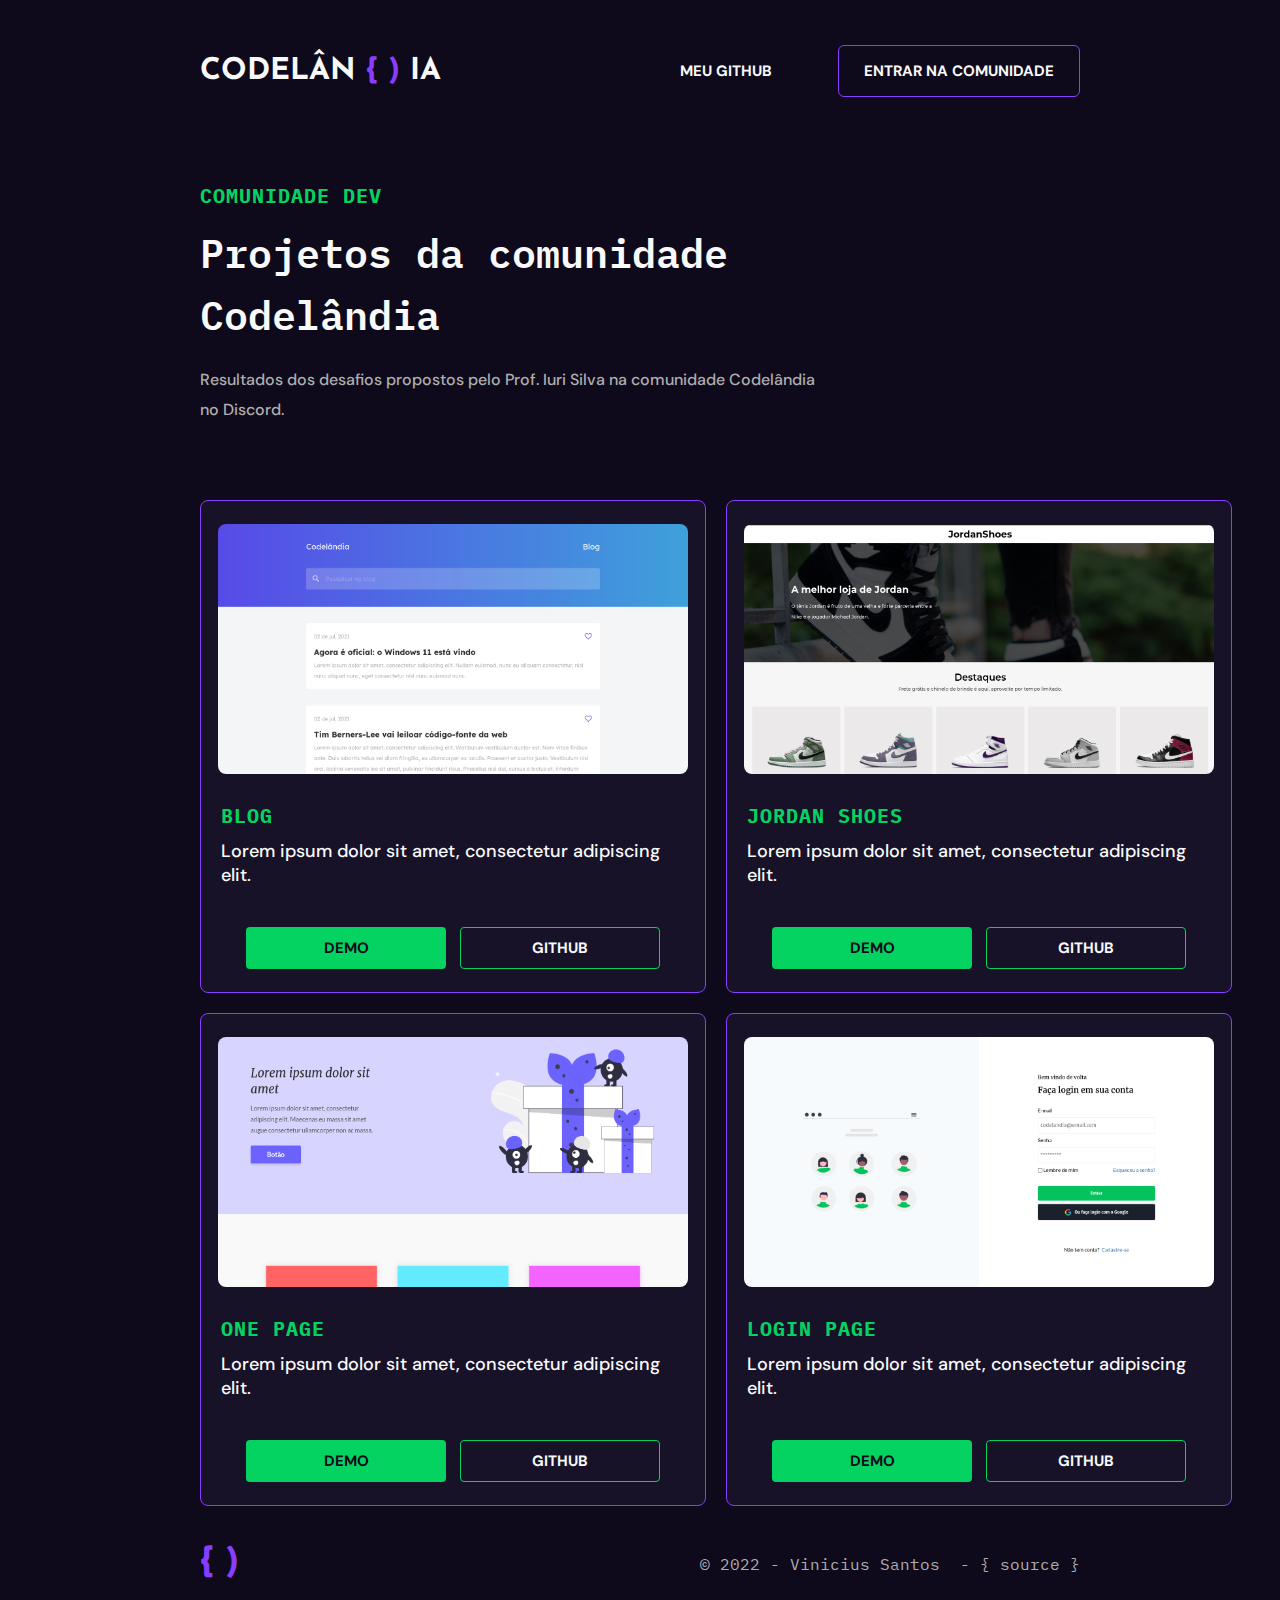
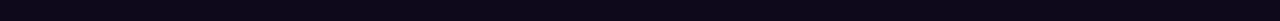
==== index.html @ d154f5a8 "Realização do Desafio 22 e atualização do README.md" ====
<!DOCTYPE html>
<html lang="en">
  <head>
    <meta charset="UTF-8" />
    <meta http-equiv="X-UA-Compatible" content="IE=edge" />
    <meta name="viewport" content="width=device-width, initial-scale=1.0" />
    <link rel="stylesheet" href="assets/style.css" />
    <title>Codelândia</title>
  </head>
  <body>
    <header>
      <a href="/" class="logo"> codelân <span>{ )</span> ia </a>

      <div>
        <a
          href="https://github.com/santos-vinicius"
          class="header-link"
          target="_blank"
          >meu github</a
        >
        <a
          href="https://discord.com/invite/QevDJqCzaY"
          class="header-link-discord"
          target="_blank"
          >entrar na comunidade</a
        >
      </div>
    </header>
    <main>
      <section class="banner-container">
        <h3>comunidade dev</h3>
        <h1 class="banner-title">Projetos da comunidade Codelândia</h1>
        <p class="banner-description">
          Resultados dos desafios propostos pelo Prof. Iuri Silva na comunidade Codelândia no Discord.
        </p>
      </section>

      <div class="projects-container">
        <div class="card">
          <a href="./desafios/desafio_01/index.html" target="_blank">
            <img src="assets/images/desafio_01.png" alt="" class="card-img" />
          </a>
          <div class="card-content">
            <h3 class="card-title">Blog</h3>
            <pc class="card-description">Lorem ipsum dolor sit amet, consectetur adipiscing elit.</p>
          </div>
          <div>
          <button class="demo-btn"> 
            <a href="./desafios/desafio_02/index.html" target="_blank">
              Demo
            </a>
          </button>
          <button class="github-btn"> 
            <a href="https://github.com/santos-vinicius/codelandia/tree/main/desafios/desafio_02" target="_blank">
              Github
            </a>
          </div>
        </div>
        
        <div class="card">
          <a href="./desafios/desafio_02/index.html" target="_blank">
            <img src="assets/images/desafio_02.png" alt="" class="card-img" />
          </a>
          <div class="card-content">
            <h3 class="card-title">Jordan Shoes</h3>
            <pc class="card-description">Lorem ipsum dolor sit amet, consectetur adipiscing elit.</p>
          </div>
          <div>
          <button class="demo-btn">  
            <a href="./desafios/desafio_02/index.html" target="_blank">
              Demo
            </a>
          </button>
          <button class="github-btn"> 
            <a href="https://github.com/santos-vinicius/codelandia/tree/main/desafios/desafio_02" target="_blank">
              Github
            </a>
          </div>
        </div>

        <div class="card">
          <a href="./desafios/desafio_03/index.html" target="_blank">
            <img src="assets/images/desafio_03.png" alt="" class="card-img" />
          </a>
          <div class="card-content">
            <h3 class="card-title">One Page</h3>
            <pc class="card-description">Lorem ipsum dolor sit amet, consectetur adipiscing elit.</p>
          </div>
          <div>
            <button class="demo-btn">
              <a href="./desafios/desafio_03/index.html" target="_blank">
                Demo
              </a>
            </button>
            <button class="github-btn"> 
              <a href="https://github.com/santos-vinicius/codelandia/tree/main/desafios/desafio_03" target="_blank">
                Github
              </a>
          </button>
          </div>
        </div>

        <div class="card">
          <a href="./desafios/desafio_04/index.html" target="_blank">
            <img src="assets/images/desafio_04.png" alt="" class="card-img" />
          </a>
          <div class="card-content">
            <h3 class="card-title">Login Page</h3>
            <p class="card-description">Lorem ipsum dolor sit amet, consectetur adipiscing elit.</p>
          </div>
          <div>
            <button class="demo-btn">
              <a href="./desafios/desafio_04/index.html" target="_blank">
                Demo
              </a>
            </button>
            <button class="github-btn"> 
              <a href="https://github.com/santos-vinicius/codelandia/tree/main/desafios/desafio_04" target="_blank">
                Github
              </a>
          </button>
          </div>
        </div>
      </div>
    </main>

    <footer>
      <a href="/" class="footer-logo">{ )</a>
      <div class="footer-content">
        <p>© 2022 - Vinicius Santos &nbsp</p>
        <a href="https://github.com/santos-vinicius/codelandia" target="_blank">- { source }</a>
      </div>
    </footer>

  </body>
</html>
---- assets/style.css ----
@import url('https://fonts.googleapis.com/css2?family=DM+Sans:wght@500;700&family=IBM+Plex+Mono:wght@400;500;600;700&family=Josefin+Sans:wght@700&display=swap');

/*
    font-family: 'DM Sans', sans-serif;

    font-family: 'IBM Plex Mono', monospace;

    font-family: 'Josefin Sans', sans-serif;
*/

/* Colors */
:root {
  --purple: #873eff;
  --green: #04d361;
  --dark: #0e091b;
  --dark200: #171228;
  --gray: #aeaeae;
  --light: #f9f9f9;
}

/* Reset HTML */
* {
  margin: 0;
  padding: 0;
  box-sizing: border-box;
}

/* -------------------------- */

html {
  scroll-behavior: smooth;
}

body {
  background-color: var(--dark);
  color: var(--light);
  padding: 40px 200px;
}

a {
  text-decoration: none;
}

header {
  display: flex;
  flex-direction: row;
  justify-content: space-between;
  align-items: center;
  height: 62px;
  margin-bottom: 80px;
}

.logo {
  font-family: 'Josefin Sans', sans-serif;
  font-weight: 700;
  font-size: 30px;
  text-transform: uppercase;
  color: var(--light);
}

.logo span {
  color: var(--purple);
}

.header-link,
.header-link-discord {
  font-family: 'DM Sans', sans-serif;
  font-weight: 700;
  font-size: 15px;
  text-transform: uppercase;
  color: var(--light);
}

.header-link {
  padding-right: 62px;
}

.header-link:hover {
  color: var(--purple);
}

.header-link-discord {
  border: 1px solid var(--purple);
  border-radius: 6px;
  padding: 15px 25px;
}

.header-link-discord:hover {
  background: var(--purple);
  color: var(--light);
}

.banner-container {
  display: flex;
  flex-direction: column;
  max-width: 810px;
  width: 70%;
}

.banner-container > h3 {
  font-family: 'IBM Plex Mono', monospace;
  text-transform: uppercase;
  font-weight: 700;
  font-size: 20px;
  letter-spacing: 0.05em;
  color: var(--green);
  margin-bottom: 12px;
}

.banner-title {
  font-family: 'IBM Plex Mono', monospace;
  font-weight: 600;
  font-size: 40px;
  color: var(--light);
  margin-bottom: 20px;
}

.banner-description {
  color: var(--gray);
  font-family: 'DM Sans', sans-serif;
  font-size: 16px;
  font-weight: 500;
  line-height: 30px;
  margin-bottom: 75px;
}

.projects-container {
  display: grid;
  justify-items: center;
  align-items: center;
  grid-template-columns: 1fr 1fr;
  grid-template-rows: auto;
  grid-gap: 20px;
  max-width: 1040px;
}

.card {
  display: flex;
  align-items: center;
  justify-content: center;
  flex-direction: column;
  max-width: 506px;
  width: 100%;
  padding: 23px 20px;
  background: var(--dark200);
  border: 1px solid var(--purple);
  border-radius: 8px;
}

.card-img {
  width: 470px;
  height: 250px;
  background: #0e091b;
  border-radius: 8px;
  margin-bottom: 24px;
}

.card-content {
  display: flex;
  flex-direction: column;
  justify-content: flex-start;
  margin-bottom: 30px;
}

.card-title {
  font-family: 'IBM Plex Mono', monospace;
  font-weight: 700;
  font-size: 20px;
  text-transform: uppercase;
  color: var(--green);
  margin-bottom: 10px;
  letter-spacing: 0.05em;
}

.card-description {
  font-family: 'DM Sans', sans-serif;
  font-weight: 500;
  font-size: 18px;
  margin-bottom: 10px;
}

.demo-btn,
.github-btn {
  outline: none;
  border: none;
  border-radius: 4px;
  width: 200px;
  height: 42px;
  font-family: 'DM Sans', sans-serif;
  font-weight: 700;
  font-size: 15px;
  text-transform: uppercase;
  cursor: pointer;
}

.demo-btn,
.demo-btn > a {
  color: var(--dark);
  background-color: var(--green);
}

.github-btn,
.github-btn > a {
  background-color: var(--dark200);
  color: var(--light);
}

.github-btn {
  border: 1px solid var(--green);
  border-radius: 4px;
  margin-left: 10px;
}

footer {
  display: flex;
  justify-content: space-between;
  align-items: center;
  font-family: 'IBM Plex Mono';
  margin: 40px 0 0;
}

.footer-logo {
  font-family: 'Josefin Sans', sans-serif;
  font-weight: 700;
  font-size: 35px;
  text-transform: uppercase;
  color: var(--purple);
}

.footer-content {
  display: flex;
  flex-direction: row;
  justify-content: space-between;
  color: var(--gray);
}

.footer-content > a {
  color: var(--gray);
}

.footer-content > a:hover {
  color: var(--purple);
}

/* --- Responsive --- */

/* Reposividade */
/* Tablet */
@media screen and (min-width: 768px) and (max-width: 1023px) {
  body {
    padding: 24px 30px;
  }

  .logo {
    font-size: 27px;
  }

  .header-link-discord {
    padding: 10px 10px;
  }

  .banner-container {
    width: 100%;
  }

  .projects-container {
    display: flex;
    flex-direction: column;
    flex-wrap: wrap;
    justify-items: center;
    align-items: center;
    margin-left: auto;
    margin-right: auto;
  }

  .card {
    width: 470px;
  }

  .card-img {
    width: 430px;
  }
}

/* Smartphone */
@media screen and (max-width: 767px) {
  body {
    padding: 24px 30px;
  }

  header {
    flex-direction: column;
  }

  .logo {
    font-size: 30px;
    margin-bottom: 48px;
  }

  .header-link {
    display: none;
  }

  .banner-container {
    width: 312px;
  }

  .banner-container > h3 {
    font-size: 14px;
  }

  .banner-title {
    font-size: 24px;
  }

  .banner-description {
    font-size: 16px;
  }

  .projects-container {
    display: grid;
    justify-items: center;
    align-items: center;
    grid-template-columns: 1fr;
    grid-auto-flow: row;
    width: 312px;
  }

  .card {
    width: 312px;
  }

  .card-img {
    width: 255px;
    height: 222px;
  }

  .demo-btn,
  .github-btn {
    display: flex;
    align-items: center;
    justify-content: center;
    flex-direction: row;
    width: 200px;
    margin-bottom: 10px;
    margin-left: 0;
  }

  footer {
    flex-direction: column;
  }

  .footer-logo {
    font-size: 30px;
    margin-bottom: 20px;
  }

  .footer-content {
    font-size: 12px;
  }
}
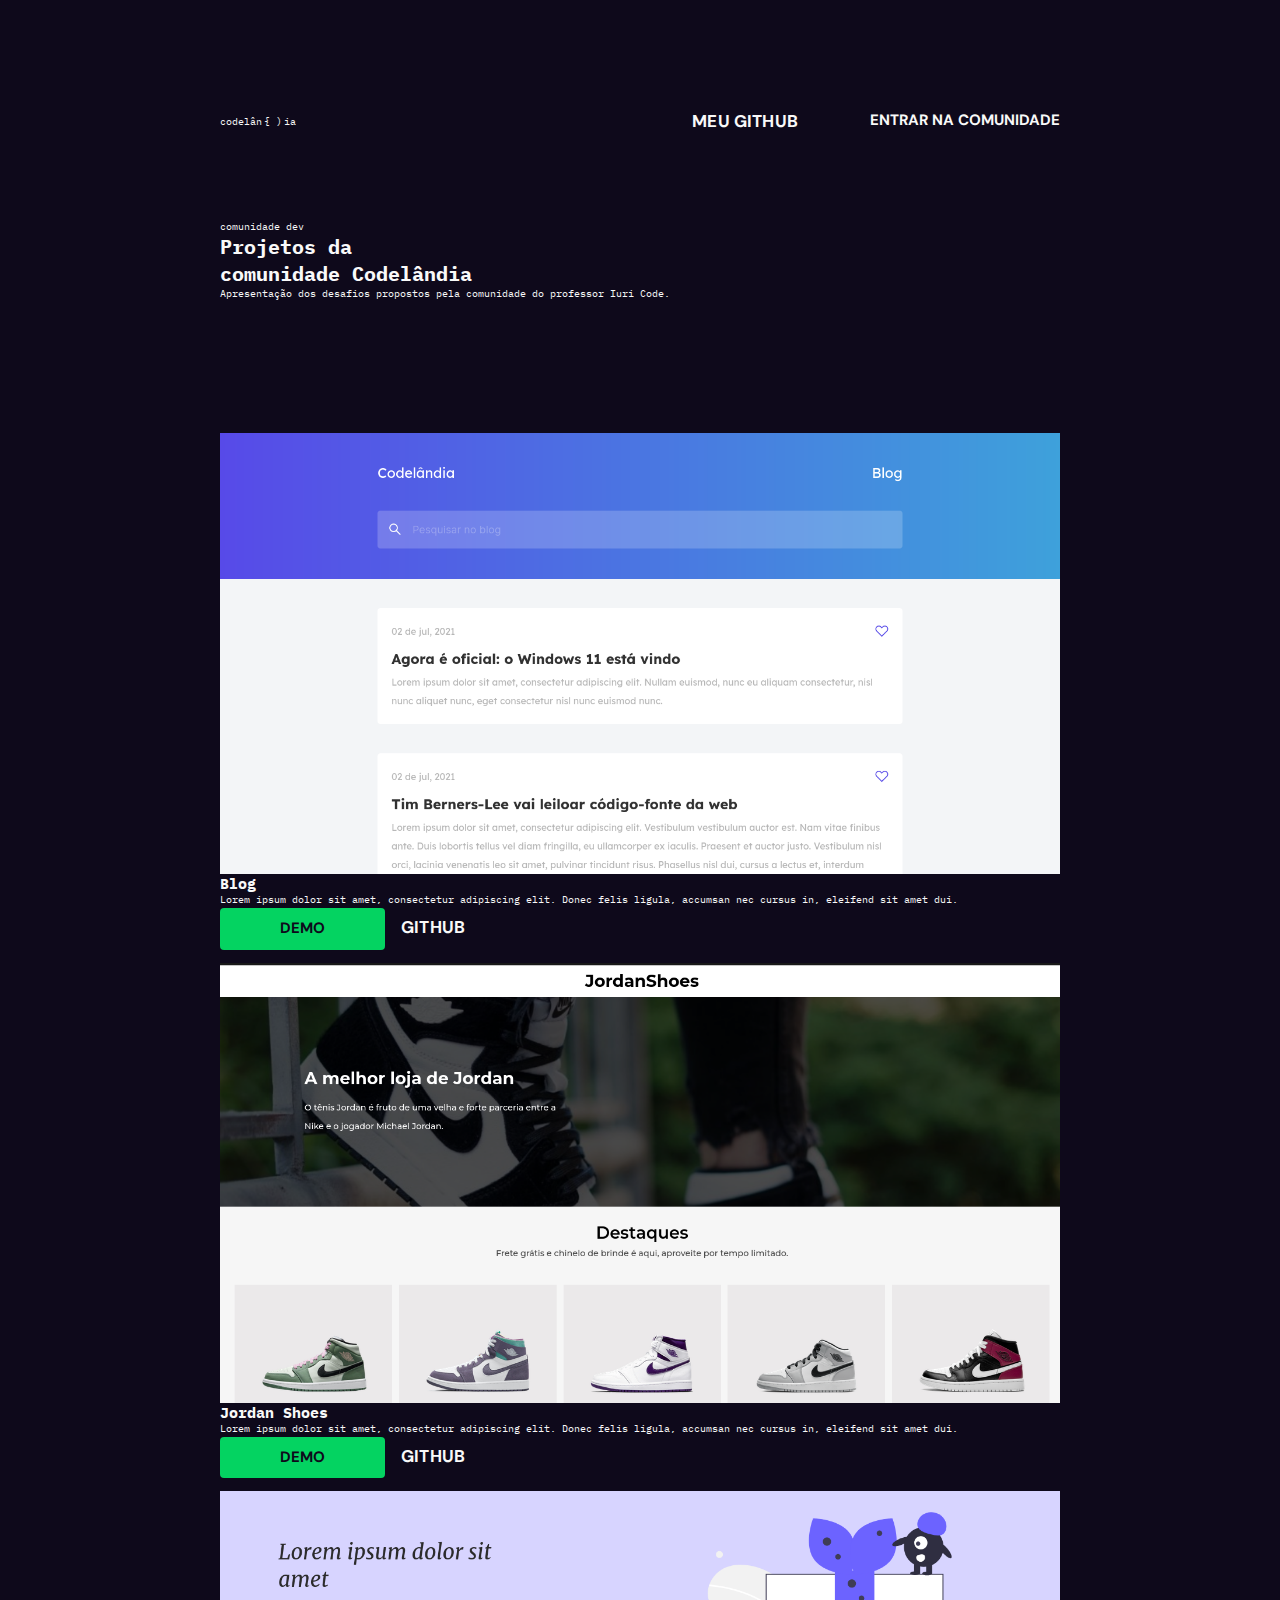
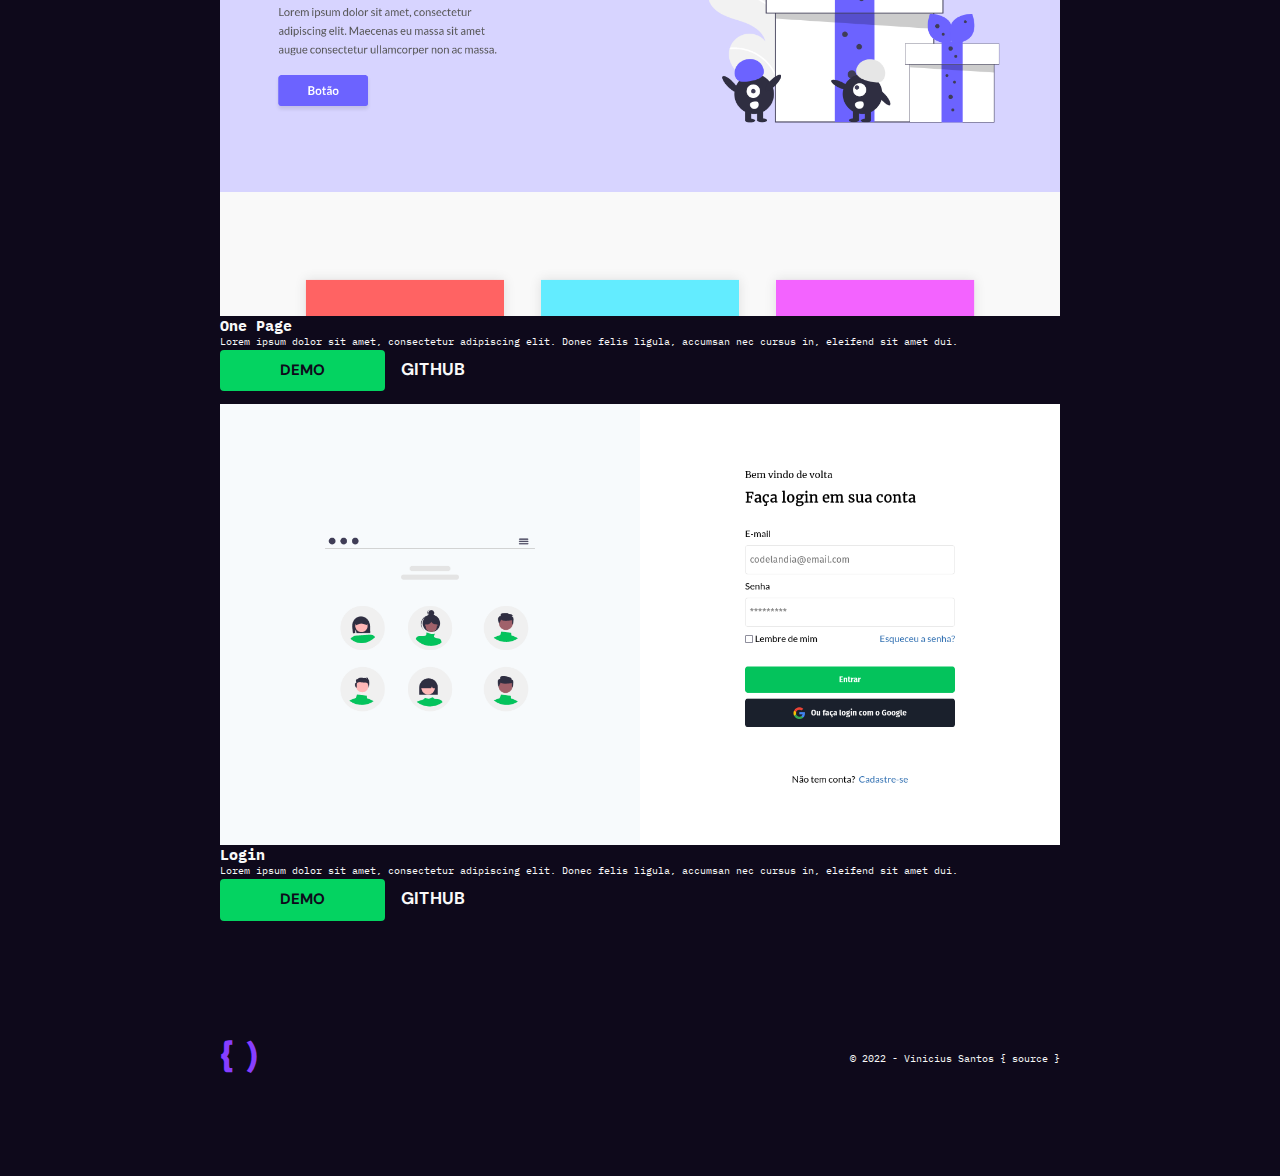
==== commit 4d61f484: "fix: refatoração do desafio 22" ====
--- a/index.html
+++ b/index.html
@@ -3,135 +3,164 @@
   <head>
     <meta charset="UTF-8" />
     <meta http-equiv="X-UA-Compatible" content="IE=edge" />
-    <meta name="viewport" content="width=device-width, initial-scale=1.0" />
+    <meta name="viewport" content="width=Ci, initial-scale=1.0" />
+    <link rel="stylesheet" href="assets/reset.css" />
     <link rel="stylesheet" href="assets/style.css" />
+    <link rel="stylesheet" href="assets/style.min.css" />
     <title>Codelândia</title>
   </head>
   <body>
-    <header>
-      <a href="/" class="logo"> codelân <span>{ )</span> ia </a>
+    <header class="header container">
+      <a href="/" class="header-logo">
+        codelân&thinsp;<span>{ )</span>&thinsp;ia</a
+      >
+      <nav>
+        <ul class="header-menu">
+          <li>
+            <a
+              href="https://github.com/santos-vinicius/codelandia/"
+              target="_blank"
+              class="btn btn-github"
+              >meu github</a
+            >
+          </li>
+          <li>
+            <a
+              href="https://discord.gg/wNCWTVuxyz"
+              target="_blank"
+              class="btn btn-discord"
+            >
+              entrar na comunidade
+            </a>
+          </li>
+        </ul>
+      </nav>
+    </header>
 
-      <div>
-        <a
-          href="https://github.com/santos-vinicius"
-          class="header-link"
-          target="_blank"
-          >meu github</a
-        >
-        <a
-          href="https://discord.com/invite/QevDJqCzaY"
-          class="header-link-discord"
-          target="_blank"
-          >entrar na comunidade</a
+    <section class="intro container">
+      <span>comunidade dev</span>
+      <h1>Projetos da <br />comunidade Codelândia</h1>
+      <p>
+        Apresentação dos desafios propostos pela comunidade do professor Iuri
+        Code.
+      </p>
+    </section>
+
+    <article class="projects container">
+      <div class="project">
+        <div class="project-image">
+          <a href="./desafios/desafio_01/index.html" target="_blank"></a>
+          <img src="assets/images/desafio_01.png" alt="Blog" />
+        </div>
+        <h2>Blog</h2>
+        <p>
+          Lorem ipsum dolor sit amet, consectetur adipiscing elit. Donec felis
+          ligula, accumsan nec cursus in, eleifend sit amet dui.
+        </p>
+        <div class="project-links">
+          <a
+            href="./desafios/desafio_01/index.html"
+            class="btn btn-demo"
+            target="_blank"
+            >demo</a
+          >
+          <a
+            href="https://github.com/santos-vinicius/codelandia/tree/main/desafios/desafio_01"
+            class="btn btn-github"
+            target="_blank"
+            >github</a
+          >
+        </div>
+      </div>
+      <div class="project">
+        <div class="project-image">
+          <a href="./desafios/desafio_02/index.html" target="_blank"></a>
+          <img src="assets/images/desafio_02.png" alt="Shordan Shoes" />
+        </div>
+        <h2>Jordan Shoes</h2>
+        <p>
+          Lorem ipsum dolor sit amet, consectetur adipiscing elit. Donec felis
+          ligula, accumsan nec cursus in, eleifend sit amet dui.
+        </p>
+        <div class="project-links">
+          <a
+            href="./desafios/desafio_02/index.html"
+            target="_blank"
+            class="btn btn-demo"
+            >demo</a
+          >
+          <a
+            href="https://github.com/santos-vinicius/codelandia/tree/main/desafios/desafio_02"
+            target="_blank"
+            class="btn btn-github"
+            >github</a
+          >
+        </div>
+      </div>
+      <div class="project">
+        <div class="project-image">
+          <a href="./desafios/desafio_03/index.html" target="_blank"></a>
+          <img src="assets/images/desafio_03.png" alt="One Page" />
+        </div>
+        <h2>One Page</h2>
+        <p>
+          Lorem ipsum dolor sit amet, consectetur adipiscing elit. Donec felis
+          ligula, accumsan nec cursus in, eleifend sit amet dui.
+        </p>
+        <div class="project-links">
+          <a
+            href="./desafios/desafio_03/index.html"
+            target="_blank"
+            class="btn btn-demo"
+            >demo</a
+          >
+          <a
+            href="https://github.com/santos-vinicius/codelandia/tree/main/desafios/desafio_03"
+            target="_blank"
+            class="btn btn-github"
+            >github</a
+          >
+        </div>
+      </div>
+      <div class="project">
+        <div class="project-image">
+          <a href="./desafios/desafio_04/index.html" target="_blank"></a>
+          <img src="assets/images/desafio_04.png" alt="Login" />
+        </div>
+        <h2>Login</h2>
+        <p>
+          Lorem ipsum dolor sit amet, consectetur adipiscing elit. Donec felis
+          ligula, accumsan nec cursus in, eleifend sit amet dui.
+        </p>
+        <div class="project-links">
+          <a
+            href="./desafios/desafio_04/index.html"
+            target="_blank"
+            class="btn btn-demo"
+            >demo</a
+          >
+          <a
+            href="https://github.com/santos-vinicius/codelandia/tree/main/desafios/desafio_04"
+            target="_blank"
+            class="btn btn-github"
+            >github</a
+          >
+        </div>
+      </div>
+    </article>
+
+    <footer class="footer container">
+      <a href="/" class="footer-logo">{ )</a>
+      <div class="footer-credit">
+        <span>&#169; 2022 - Vinicius Santos</span>
+        <span
+          ><a
+            href="https://github.com/santos-vinicius/codelandia"
+            target="_blank"
+            >{ source }</a
+          ></span
         >
       </div>
-    </header>
-    <main>
-      <section class="banner-container">
-        <h3>comunidade dev</h3>
-        <h1 class="banner-title">Projetos da comunidade Codelândia</h1>
-        <p class="banner-description">
-          Resultados dos desafios propostos pelo Prof. Iuri Silva na comunidade Codelândia no Discord.
-        </p>
-      </section>
-
-      <div class="projects-container">
-        <div class="card">
-          <a href="./desafios/desafio_01/index.html" target="_blank">
-            <img src="assets/images/desafio_01.png" alt="" class="card-img" />
-          </a>
-          <div class="card-content">
-            <h3 class="card-title">Blog</h3>
-            <pc class="card-description">Lorem ipsum dolor sit amet, consectetur adipiscing elit.</p>
-          </div>
-          <div>
-          <button class="demo-btn"> 
-            <a href="./desafios/desafio_02/index.html" target="_blank">
-              Demo
-            </a>
-          </button>
-          <button class="github-btn"> 
-            <a href="https://github.com/santos-vinicius/codelandia/tree/main/desafios/desafio_02" target="_blank">
-              Github
-            </a>
-          </div>
-        </div>
-        
-        <div class="card">
-          <a href="./desafios/desafio_02/index.html" target="_blank">
-            <img src="assets/images/desafio_02.png" alt="" class="card-img" />
-          </a>
-          <div class="card-content">
-            <h3 class="card-title">Jordan Shoes</h3>
-            <pc class="card-description">Lorem ipsum dolor sit amet, consectetur adipiscing elit.</p>
-          </div>
-          <div>
-          <button class="demo-btn">  
-            <a href="./desafios/desafio_02/index.html" target="_blank">
-              Demo
-            </a>
-          </button>
-          <button class="github-btn"> 
-            <a href="https://github.com/santos-vinicius/codelandia/tree/main/desafios/desafio_02" target="_blank">
-              Github
-            </a>
-          </div>
-        </div>
-
-        <div class="card">
-          <a href="./desafios/desafio_03/index.html" target="_blank">
-            <img src="assets/images/desafio_03.png" alt="" class="card-img" />
-          </a>
-          <div class="card-content">
-            <h3 class="card-title">One Page</h3>
-            <pc class="card-description">Lorem ipsum dolor sit amet, consectetur adipiscing elit.</p>
-          </div>
-          <div>
-            <button class="demo-btn">
-              <a href="./desafios/desafio_03/index.html" target="_blank">
-                Demo
-              </a>
-            </button>
-            <button class="github-btn"> 
-              <a href="https://github.com/santos-vinicius/codelandia/tree/main/desafios/desafio_03" target="_blank">
-                Github
-              </a>
-          </button>
-          </div>
-        </div>
-
-        <div class="card">
-          <a href="./desafios/desafio_04/index.html" target="_blank">
-            <img src="assets/images/desafio_04.png" alt="" class="card-img" />
-          </a>
-          <div class="card-content">
-            <h3 class="card-title">Login Page</h3>
-            <p class="card-description">Lorem ipsum dolor sit amet, consectetur adipiscing elit.</p>
-          </div>
-          <div>
-            <button class="demo-btn">
-              <a href="./desafios/desafio_04/index.html" target="_blank">
-                Demo
-              </a>
-            </button>
-            <button class="github-btn"> 
-              <a href="https://github.com/santos-vinicius/codelandia/tree/main/desafios/desafio_04" target="_blank">
-                Github
-              </a>
-          </button>
-          </div>
-        </div>
-      </div>
-    </main>
-
-    <footer>
-      <a href="/" class="footer-logo">{ )</a>
-      <div class="footer-content">
-        <p>© 2022 - Vinicius Santos &nbsp</p>
-        <a href="https://github.com/santos-vinicius/codelandia" target="_blank">- { source }</a>
-      </div>
     </footer>
-
   </body>
 </html>
-
--- a/assets/style.css
+++ b/assets/style.css
@@ -283,7 +283,7 @@
 }
 
 /* Smartphone */
-@media screen and (max-width: 767px) {
+@media screen and (min-width: 480px) and (max-width: 768px) {
   body {
     padding: 24px 30px;
   }
@@ -327,11 +327,11 @@
   }
 
   .card {
-    width: 312px;
+    width: 420px;
   }
 
   .card-img {
-    width: 255px;
+    width: 380px;
     height: 222px;
   }
 
@@ -359,3 +359,14 @@
     font-size: 12px;
   }
 }
+
+@media screen and (max-width: 360px) {
+  .card {
+    width: 310px;
+  }
+
+  .card-img {
+    width: 280px;
+    height: 220px;
+  }
+}
--- a/assets/style.min.css
+++ b/assets/style.min.css
@@ -0,0 +1,289 @@
+* {
+  box-sizing: border-box;
+}
+html {
+  scroll-behavior: smooth;
+  font-size: 62.5%;
+}
+body {
+  margin: 0;
+  min-height: 100vh;
+  box-sizing: border-box;
+}
+blockquote,
+dd,
+h1,
+h2,
+h3,
+h4,
+h5,
+h6,
+p {
+  margin: 0;
+}
+ol,
+ul {
+  list-style: none;
+  margin: 0;
+  padding: 0;
+}
+a {
+  color: inherit;
+  display: inline-block;
+  text-decoration: none;
+}
+span {
+  display: inline-block;
+}
+img {
+  max-width: 100%;
+  height: auto;
+  display: block;
+}
+button,
+input {
+  border: 0;
+}
+button:focus,
+input:focus {
+  border: 0;
+}
+:root {
+  --purple: #873eff;
+  --green: #04d361;
+  --dark: #0e091b;
+  --dark-200: #171228;
+  --gray: #aeaeae;
+  --light: #f9f9f9;
+}
+.cor-purple {
+  color: var(--cor-purple);
+}
+.cor-green {
+  color: var(--cor-green);
+}
+.cor-dark {
+  color: var(--cor-dark);
+}
+.cor-dark-200 {
+  color: var(--cor-dark-200);
+}
+.cor-gray {
+  color: var(--cor-gray);
+}
+.cor-light {
+  color: var(--cor-light);
+}
+.container {
+  max-width: 1248px;
+  margin: 0 auto;
+  padding: 60px 20px;
+}
+body {
+  background: var(--dark);
+  font-family: 'IBM Plex Mono', monospace;
+}
+.btn {
+  font-family: 'DM Sans', sans-serif;
+  font-size: 1.5rem;
+  line-height: 1.302;
+  text-transform: uppercase;
+  font-weight: 700;
+  color: var(--light);
+}
+.header {
+  display: flex;
+  justify-content: space-between;
+  align-items: center;
+  gap: 40px;
+  flex-wrap: wrap;
+}
+.header-menu {
+  display: flex;
+  align-items: center;
+  gap: 62px;
+}
+.btn-github {
+  font-size: 1.7rem;
+  letter-spacing: 0.01em;
+  padding: 10px;
+}
+.btn-comunidade {
+  padding: 21px 30px;
+  border: 1px solid var(--purple);
+  border-radius: 6px;
+}
+.btn-github:hover {
+  color: var(--gray);
+}
+.btn-comunidade:hover {
+  background: var(--dark-200);
+}
+@media (max-width: 847px) {
+  .header {
+    flex-direction: column;
+    gap: 40px;
+  }
+  .header-menu {
+    flex-direction: column;
+    gap: 20px;
+  }
+  .btn-github {
+    padding: 20px 40px;
+    background: var(--dark-200);
+  }
+}
+.introducao {
+  padding: 39px 20px;
+}
+.introducao span {
+  font-weight: 700;
+  font-size: 2.4rem;
+  line-height: 1.302;
+  letter-spacing: 0.05em;
+  color: var(--green);
+  text-transform: uppercase;
+  margin-bottom: 12px;
+}
+.introducao h1 {
+  font-weight: 600;
+  font-size: 6.4rem;
+  line-height: 1.302;
+  color: var(--light);
+  margin-bottom: 32px;
+}
+.introducao p {
+  font-family: 'DM Sans', sans-serif;
+  font-weight: 500;
+  font-size: 2.4rem;
+  line-height: 1.7;
+  color: var(--gray);
+  max-width: 48ch;
+}
+@media (max-width: 847px) {
+  .introducao span {
+    font-size: 2rem;
+    line-height: 1.302;
+    letter-spacing: 0.05em;
+    margin-bottom: 12px;
+  }
+  .introducao h1 {
+    font-size: 4.8rem;
+    line-height: 1.302;
+    margin-bottom: 32px;
+  }
+  .introducao p {
+    font-size: 1.8rem;
+    line-height: 1.7;
+    max-width: 48ch;
+  }
+}
+.projetos {
+  display: grid;
+  grid-template-columns: repeat(auto-fit, minmax(400px, 1fr));
+  gap: 40px 26px;
+  margin-top: 8px;
+}
+.projeto {
+  padding: 24px;
+  background: var(--dark-200);
+  border-radius: 8px;
+  border: 1px solid var(--purple);
+  margin-bottom: 21px;
+}
+.projeto-imagem {
+  max-width: 100%;
+  height: 222px;
+  background: var(--dark) url('../img/projeto-imagem.svg') no-repeat center
+    center;
+  margin-bottom: 24px;
+}
+.projeto h2 {
+  font-size: 2.4rem;
+  line-height: 1.302;
+  font-weight: 500;
+  color: var(--light);
+  margin-bottom: 22px;
+}
+.projeto p {
+  font-family: 'DM Sans', sans-serif;
+  font-size: 1.8rem;
+  line-height: 1.7;
+  font-weight: 500;
+  color: var(--gray);
+  margin-bottom: 48px;
+}
+.projeto-links {
+  display: flex;
+  align-items: center;
+  gap: 24px;
+}
+.btn-demo {
+  color: var(--dark);
+  padding: 11px 60px;
+  background: var(--green);
+  border-radius: 4px;
+}
+.btn-git {
+  color: var(--light);
+  padding: 11px 55px;
+  border: 1px solid var(--green);
+  border-radius: 4px;
+}
+.btn-demo:hover {
+  background: #00c056;
+}
+.btn-git:hover {
+  background: #0e091b;
+}
+@media (max-width: 847px) {
+  .projetos {
+    grid-template-columns: 1fr;
+    gap: 32px;
+  }
+  .projeto h2 {
+    font-size: 1.8rem;
+    font-weight: 500;
+    margin-bottom: 16px;
+  }
+  .projeto p {
+    font-size: 1.6rem;
+    margin-bottom: 32px;
+  }
+  .projeto-links {
+    flex-direction: column;
+    width: 100%;
+    gap: 20px;
+  }
+  .btn-demo,
+  .btn-git {
+    width: 100%;
+    text-align: center;
+  }
+}
+.footer {
+  display: flex;
+  justify-content: space-between;
+  align-items: center;
+}
+.footer-creditos {
+  display: flex;
+  align-items: center;
+  gap: 48px;
+  font-size: 1.8rem;
+  line-height: 1.5;
+  color: var(--gray);
+}
+@media (max-width: 847px) {
+  .footer-creditos {
+    font-size: 1.6rem;
+    gap: 32px;
+  }
+}
+@media (max-width: 458px) {
+  .footer {
+    flex-direction: column;
+    align-items: center;
+    gap: 24px;
+  }
+}
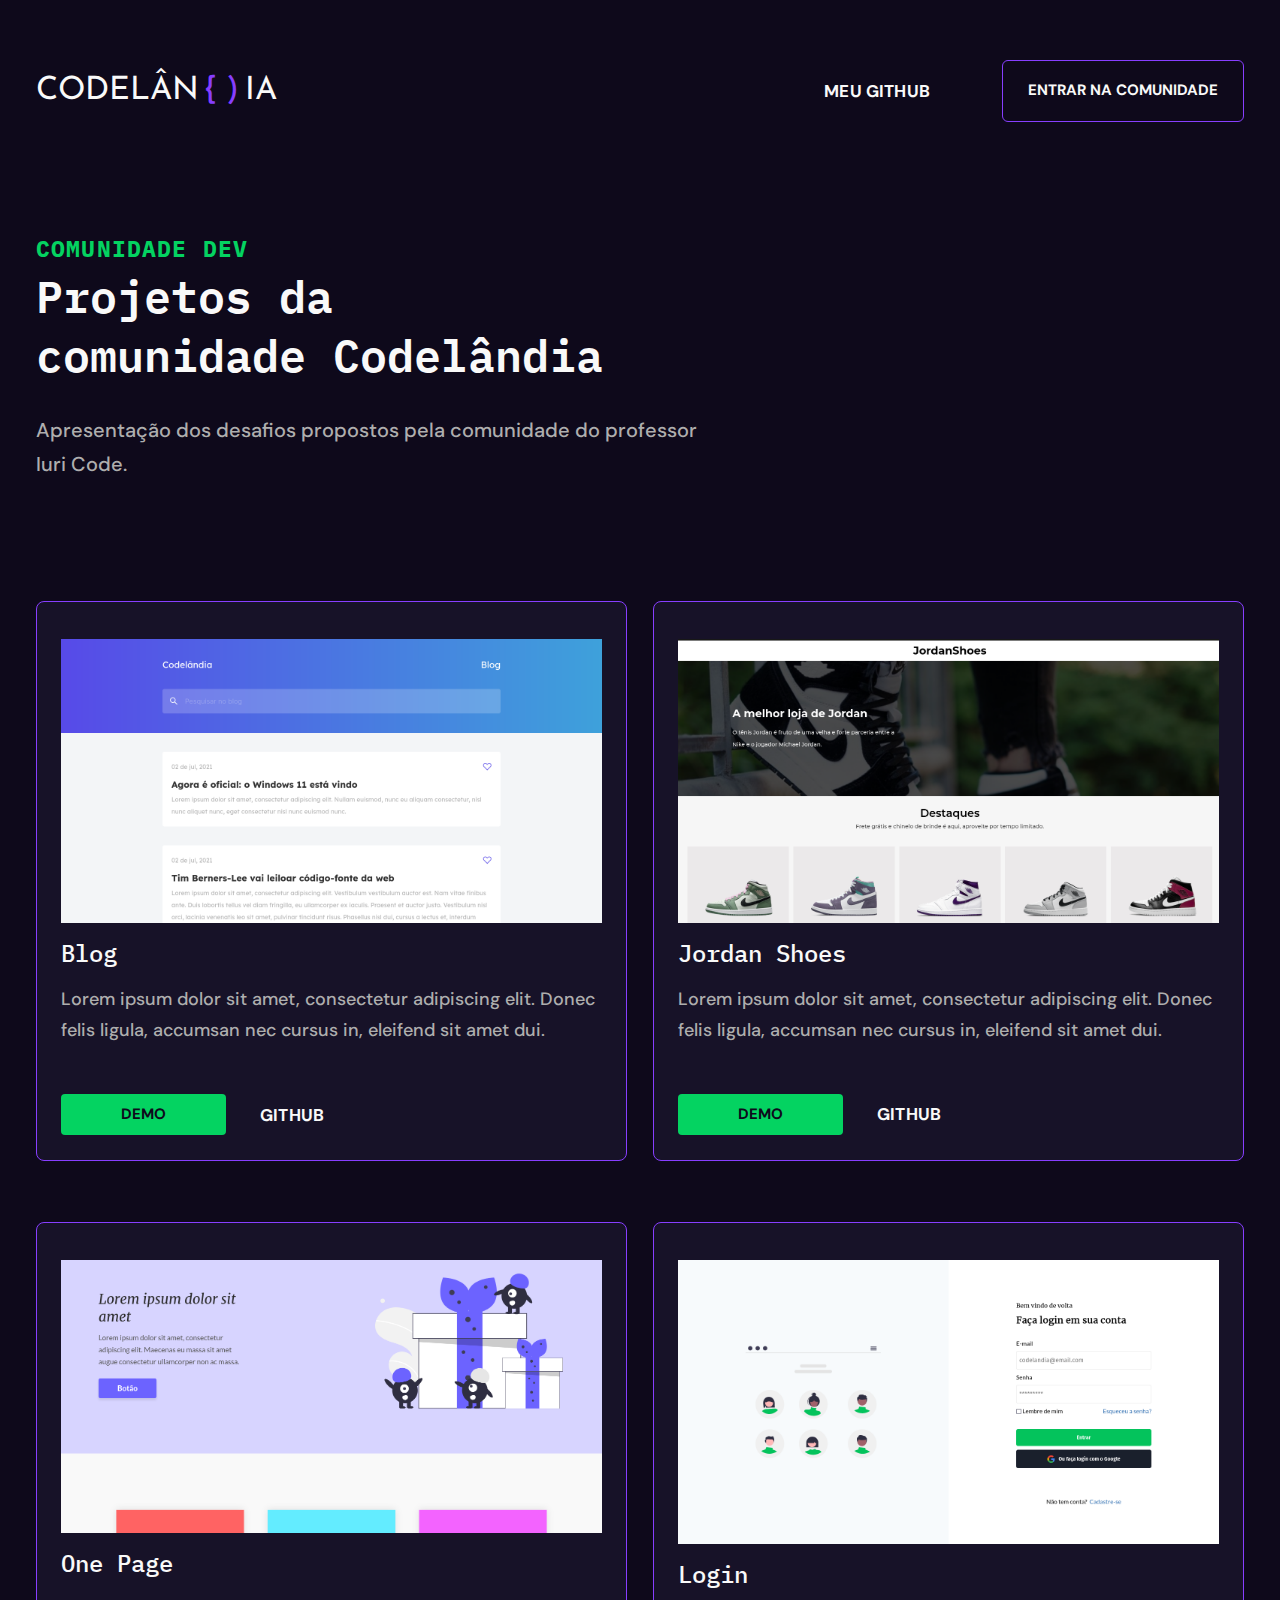
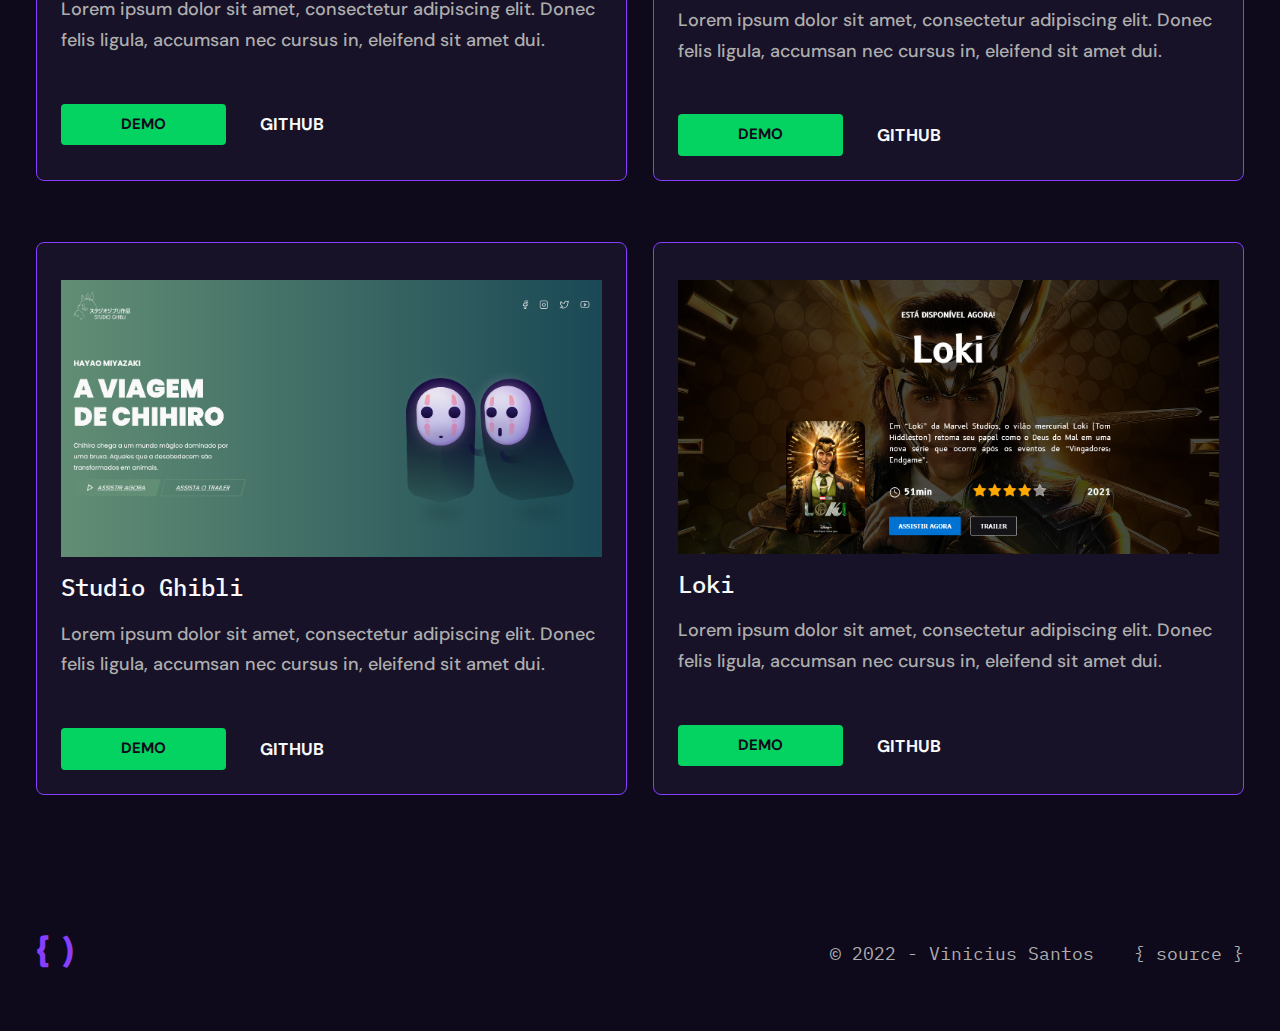
==== commit b89be1ae: "Adicionando os desafios 05 e 06 na apresentação" ====
--- a/index.html
+++ b/index.html
@@ -147,6 +147,56 @@
           >
         </div>
       </div>
+      <div class="project">
+        <div class="project-image">
+          <a href="./desafios/desafio_05/index.html" target="_blank"></a>
+          <img src="assets/images/desafio_05.png" alt="Studio Ghibli" />
+        </div>
+        <h2>Studio Ghibli</h2>
+        <p>
+          Lorem ipsum dolor sit amet, consectetur adipiscing elit. Donec felis
+          ligula, accumsan nec cursus in, eleifend sit amet dui.
+        </p>
+        <div class="project-links">
+          <a
+            href="./desafios/desafio_05/index.html"
+            target="_blank"
+            class="btn btn-demo"
+            >demo</a
+          >
+          <a
+            href="https://github.com/santos-vinicius/codelandia/tree/main/desafios/desafio_05"
+            target="_blank"
+            class="btn btn-github"
+            >github</a
+          >
+        </div>
+      </div>
+      <div class="project">
+        <div class="project-image">
+          <a href="./desafios/desafio_06/index.html" target="_blank"></a>
+          <img src="assets/images/desafio_06.png" alt="Loki" />
+        </div>
+        <h2>Loki</h2>
+        <p>
+          Lorem ipsum dolor sit amet, consectetur adipiscing elit. Donec felis
+          ligula, accumsan nec cursus in, eleifend sit amet dui.
+        </p>
+        <div class="project-links">
+          <a
+            href="./desafios/desafio_05/index.html"
+            target="_blank"
+            class="btn btn-demo"
+            >demo</a
+          >
+          <a
+            href="https://github.com/santos-vinicius/codelandia/tree/main/desafios/desafio_05"
+            target="_blank"
+            class="btn btn-github"
+            >github</a
+          >
+        </div>
+      </div>
     </article>
 
     <footer class="footer container">
--- a/assets/style.css
+++ b/assets/style.css
@@ -1,222 +1,253 @@
 @import url('https://fonts.googleapis.com/css2?family=DM+Sans:wght@500;700&family=IBM+Plex+Mono:wght@400;500;600;700&family=Josefin+Sans:wght@700&display=swap');
-
-/*
-    font-family: 'DM Sans', sans-serif;
-
-    font-family: 'IBM Plex Mono', monospace;
-
-    font-family: 'Josefin Sans', sans-serif;
-*/
-
-/* Colors */
+/*Variáveis: Cores */
 :root {
   --purple: #873eff;
   --green: #04d361;
   --dark: #0e091b;
-  --dark200: #171228;
+  --dark-200: #171228;
   --gray: #aeaeae;
   --light: #f9f9f9;
 }
 
-/* Reset HTML */
-* {
-  margin: 0;
-  padding: 0;
-  box-sizing: border-box;
+/*
+  font-family: 'DM Sans', sans-serif;
+  font-family: 'IBM Plex Mono', monospace;
+  font-family: 'Josefin Sans', sans-serif;
+*/
+
+/* Padrões */
+body {
+  background: var(--dark);
+  font-family: 'IBM Plex Mono', monospace;
+  color: var(--light);
+}
+
+.container {
+  max-width: 1248px;
+  margin: 0 auto;
+  padding: 60px 20px;
+}
+
+.btn {
+  font-family: 'DM Sans', sans-serif;
+  font-size: 1.5rem;
+  font-weight: 700;
+  text-transform: uppercase;
 }
 
 /* -------------------------- */
 
-html {
-  scroll-behavior: smooth;
-}
-
-body {
-  background-color: var(--dark);
-  color: var(--light);
-  padding: 40px 200px;
-}
-
-a {
-  text-decoration: none;
-}
-
-header {
-  display: flex;
-  flex-direction: row;
+/* Header */
+.header {
+  align-items: center;
+  display: flex;
+  flex-wrap: wrap;
+  gap: 40px;
   justify-content: space-between;
-  align-items: center;
-  height: 62px;
-  margin-bottom: 80px;
-}
-
-.logo {
+}
+
+.header-logo {
   font-family: 'Josefin Sans', sans-serif;
-  font-weight: 700;
-  font-size: 30px;
-  text-transform: uppercase;
-  color: var(--light);
-}
-
-.logo span {
+  font-size: 32px;
+  text-transform: uppercase;
+}
+
+.header-logo span {
   color: var(--purple);
 }
 
-.header-link,
-.header-link-discord {
-  font-family: 'DM Sans', sans-serif;
-  font-weight: 700;
-  font-size: 15px;
-  text-transform: uppercase;
-  color: var(--light);
-}
-
-.header-link {
-  padding-right: 62px;
-}
-
-.header-link:hover {
-  color: var(--purple);
-}
-
-.header-link-discord {
+.header-menu {
+  align-items: center;
+  display: flex;
+  gap: 62px;
+}
+
+.btn-github {
+  font-size: 1.7rem;
+  letter-spacing: 0.01em;
+  padding: 10px;
+  border-radius: 6px;
+}
+
+.btn-discord {
+  padding: 20px 25px;
   border: 1px solid var(--purple);
   border-radius: 6px;
-  padding: 15px 25px;
-}
-
-.header-link-discord:hover {
+}
+
+.btn-discord:hover {
   background: var(--purple);
+}
+
+@media (max-width: 847px) {
+  .header {
+    flex-direction: column;
+    gap: 40px;
+  }
+  .header-menu {
+    flex-direction: column;
+    gap: 20px;
+  }
+  .btn-github {
+    padding: 20px 40px;
+    background: var(--dark-200);
+  }
+}
+
+/* Introduction */
+
+.intro {
+  padding: 39px 20px;
+}
+
+.intro span {
+  color: var(--green);
+  font-weight: 700;
+  font-size: 2.3rem;
+  line-height: 1.25rem;
+  letter-spacing: 0.05em;
+  text-transform: uppercase;
+  margin-bottom: 12px;
+}
+
+.intro h1 {
+  font-weight: 600;
+  font-size: 4.5rem;
+  line-height: 1.302;
+  margin-bottom: 30px;
+}
+
+.intro p {
+  font-family: 'DM Sans', sans-serif;
+  font-weight: 500;
+  font-size: 2rem;
+  line-height: 1.7;
+  color: var(--gray);
+  max-width: 48ch;
+}
+
+@media (max-width: 847px) {
+  .intro span {
+    font-size: 2rem;
+    line-height: 1.302;
+    letter-spacing: 0.05em;
+    margin-bottom: 12px;
+  }
+
+  .intro h1 {
+    font-size: 4.8rem;
+    line-height: 1.302;
+    margin-bottom: 32px;
+  }
+
+  .intro p {
+    font-size: 1.8rem;
+    line-height: 1.7;
+    max-width: 48ch;
+  }
+}
+
+/* Projects */
+.projects {
+  display: grid;
+  grid-template-columns: repeat(auto-fit, minmax(400px, 1fr));
+  gap: 40px 26px;
+  margin-top: 8px;
+}
+
+.project {
+  padding: 24px;
+  background: var(--dark-200);
+  border-radius: 8px;
+  border: 1px solid var(--purple);
+  margin-bottom: 21px;
+}
+
+.preject-imagem {
+  max-width: 90%;
+  height: 222px;
+  margin-bottom: 24px;
+}
+
+.project h2 {
+  font-size: 2.4rem;
+  line-height: 1.302;
+  font-weight: 500;
   color: var(--light);
-}
-
-.banner-container {
-  display: flex;
-  flex-direction: column;
-  max-width: 810px;
-  width: 70%;
-}
-
-.banner-container > h3 {
-  font-family: 'IBM Plex Mono', monospace;
-  text-transform: uppercase;
-  font-weight: 700;
-  font-size: 20px;
-  letter-spacing: 0.05em;
-  color: var(--green);
-  margin-bottom: 12px;
-}
-
-.banner-title {
-  font-family: 'IBM Plex Mono', monospace;
-  font-weight: 600;
-  font-size: 40px;
+  margin-top: 15px;
+  margin-bottom: 15px;
+}
+
+.project p {
+  font-family: 'DM Sans', sans-serif;
+  font-size: 1.8rem;
+  line-height: 1.7;
+  font-weight: 500;
+  color: var(--gray);
+  margin-bottom: 48px;
+}
+
+.project-links {
+  display: flex;
+  align-items: center;
+  gap: 24px;
+}
+
+.btn-demo {
+  color: var(--dark);
+  padding: 11px 60px;
+  background: var(--green);
+  border-radius: 4px;
+}
+
+.btn-git {
   color: var(--light);
-  margin-bottom: 20px;
-}
-
-.banner-description {
-  color: var(--gray);
-  font-family: 'DM Sans', sans-serif;
-  font-size: 16px;
-  font-weight: 500;
-  line-height: 30px;
-  margin-bottom: 75px;
-}
-
-.projects-container {
-  display: grid;
-  justify-items: center;
-  align-items: center;
-  grid-template-columns: 1fr 1fr;
-  grid-template-rows: auto;
-  grid-gap: 20px;
-  max-width: 1040px;
-}
-
-.card {
-  display: flex;
-  align-items: center;
-  justify-content: center;
-  flex-direction: column;
-  max-width: 506px;
-  width: 100%;
-  padding: 23px 20px;
-  background: var(--dark200);
-  border: 1px solid var(--purple);
-  border-radius: 8px;
-}
-
-.card-img {
-  width: 470px;
-  height: 250px;
-  background: #0e091b;
-  border-radius: 8px;
-  margin-bottom: 24px;
-}
-
-.card-content {
-  display: flex;
-  flex-direction: column;
-  justify-content: flex-start;
-  margin-bottom: 30px;
-}
-
-.card-title {
-  font-family: 'IBM Plex Mono', monospace;
-  font-weight: 700;
-  font-size: 20px;
-  text-transform: uppercase;
-  color: var(--green);
-  margin-bottom: 10px;
-  letter-spacing: 0.05em;
-}
-
-.card-description {
-  font-family: 'DM Sans', sans-serif;
-  font-weight: 500;
-  font-size: 18px;
-  margin-bottom: 10px;
-}
-
-.demo-btn,
-.github-btn {
-  outline: none;
-  border: none;
-  border-radius: 4px;
-  width: 200px;
-  height: 42px;
-  font-family: 'DM Sans', sans-serif;
-  font-weight: 700;
-  font-size: 15px;
-  text-transform: uppercase;
-  cursor: pointer;
-}
-
-.demo-btn,
-.demo-btn > a {
-  color: var(--dark);
-  background-color: var(--green);
-}
-
-.github-btn,
-.github-btn > a {
-  background-color: var(--dark200);
-  color: var(--light);
-}
-
-.github-btn {
+  padding: 11px 55px;
   border: 1px solid var(--green);
   border-radius: 4px;
-  margin-left: 10px;
-}
-
-footer {
+}
+
+.btn-demo:hover {
+  background: #00c056;
+}
+
+.btn-git:hover {
+  background: #0e091b;
+}
+
+@media (max-width: 847px) {
+  .project {
+    grid-template-columns: 1fr;
+    gap: 32px;
+  }
+  .project h2 {
+    font-size: 1.8rem;
+    font-weight: 500;
+    margin-top: 16px;
+    margin-bottom: 16px;
+  }
+  .project p {
+    font-size: 1.6rem;
+    margin-bottom: 32px;
+  }
+  .project-links {
+    flex-direction: column;
+    width: 100%;
+    gap: 20px;
+  }
+  .btn-demo,
+  .btn-git {
+    width: 100%;
+    text-align: center;
+  }
+}
+
+/* Footer */
+
+.footer {
   display: flex;
   justify-content: space-between;
   align-items: center;
-  font-family: 'IBM Plex Mono';
-  margin: 40px 0 0;
 }
 
 .footer-logo {
@@ -227,146 +258,30 @@
   color: var(--purple);
 }
 
-.footer-content {
-  display: flex;
-  flex-direction: row;
-  justify-content: space-between;
+.footer-credit {
+  display: flex;
+  align-items: center;
+  gap: 40px;
+  font-size: 1.8rem;
+  line-height: 1.5;
   color: var(--gray);
 }
 
-.footer-content > a {
-  color: var(--gray);
-}
-
-.footer-content > a:hover {
-  color: var(--purple);
-}
-
-/* --- Responsive --- */
-
-/* Reposividade */
-/* Tablet */
-@media screen and (min-width: 768px) and (max-width: 1023px) {
-  body {
-    padding: 24px 30px;
-  }
-
-  .logo {
-    font-size: 27px;
-  }
-
-  .header-link-discord {
-    padding: 10px 10px;
-  }
-
-  .banner-container {
-    width: 100%;
-  }
-
-  .projects-container {
-    display: flex;
-    flex-direction: column;
-    flex-wrap: wrap;
-    justify-items: center;
+.footer-credit a:hover {
+  color: var(--green);
+}
+
+@media (max-width: 847px) {
+  .footer-credit {
+    font-size: 1.6rem;
+    gap: 32px;
+  }
+}
+
+@media (max-width: 458px) {
+  .footer {
+    flex-direction: column;
     align-items: center;
-    margin-left: auto;
-    margin-right: auto;
-  }
-
-  .card {
-    width: 470px;
-  }
-
-  .card-img {
-    width: 430px;
-  }
-}
-
-/* Smartphone */
-@media screen and (min-width: 480px) and (max-width: 768px) {
-  body {
-    padding: 24px 30px;
-  }
-
-  header {
-    flex-direction: column;
-  }
-
-  .logo {
-    font-size: 30px;
-    margin-bottom: 48px;
-  }
-
-  .header-link {
-    display: none;
-  }
-
-  .banner-container {
-    width: 312px;
-  }
-
-  .banner-container > h3 {
-    font-size: 14px;
-  }
-
-  .banner-title {
-    font-size: 24px;
-  }
-
-  .banner-description {
-    font-size: 16px;
-  }
-
-  .projects-container {
-    display: grid;
-    justify-items: center;
-    align-items: center;
-    grid-template-columns: 1fr;
-    grid-auto-flow: row;
-    width: 312px;
-  }
-
-  .card {
-    width: 420px;
-  }
-
-  .card-img {
-    width: 380px;
-    height: 222px;
-  }
-
-  .demo-btn,
-  .github-btn {
-    display: flex;
-    align-items: center;
-    justify-content: center;
-    flex-direction: row;
-    width: 200px;
-    margin-bottom: 10px;
-    margin-left: 0;
-  }
-
-  footer {
-    flex-direction: column;
-  }
-
-  .footer-logo {
-    font-size: 30px;
-    margin-bottom: 20px;
-  }
-
-  .footer-content {
-    font-size: 12px;
-  }
-}
-
-@media screen and (max-width: 360px) {
-  .card {
-    width: 310px;
-  }
-
-  .card-img {
-    width: 280px;
-    height: 220px;
-  }
-}
+    gap: 24px;
+  }
+}
--- a/assets/style.min.css
+++ b/assets/style.min.css
@@ -192,10 +192,8 @@
   margin-bottom: 21px;
 }
 .projeto-imagem {
-  max-width: 100%;
+  max-width: 90%;
   height: 222px;
-  background: var(--dark) url('../img/projeto-imagem.svg') no-repeat center
-    center;
   margin-bottom: 24px;
 }
 .projeto h2 {
@@ -203,6 +201,7 @@
   line-height: 1.302;
   font-weight: 500;
   color: var(--light);
+  margin-top: 12px;
   margin-bottom: 22px;
 }
 .projeto p {
@@ -244,6 +243,7 @@
   .projeto h2 {
     font-size: 1.8rem;
     font-weight: 500;
+    margin-top: 16px;
     margin-bottom: 16px;
   }
   .projeto p {
